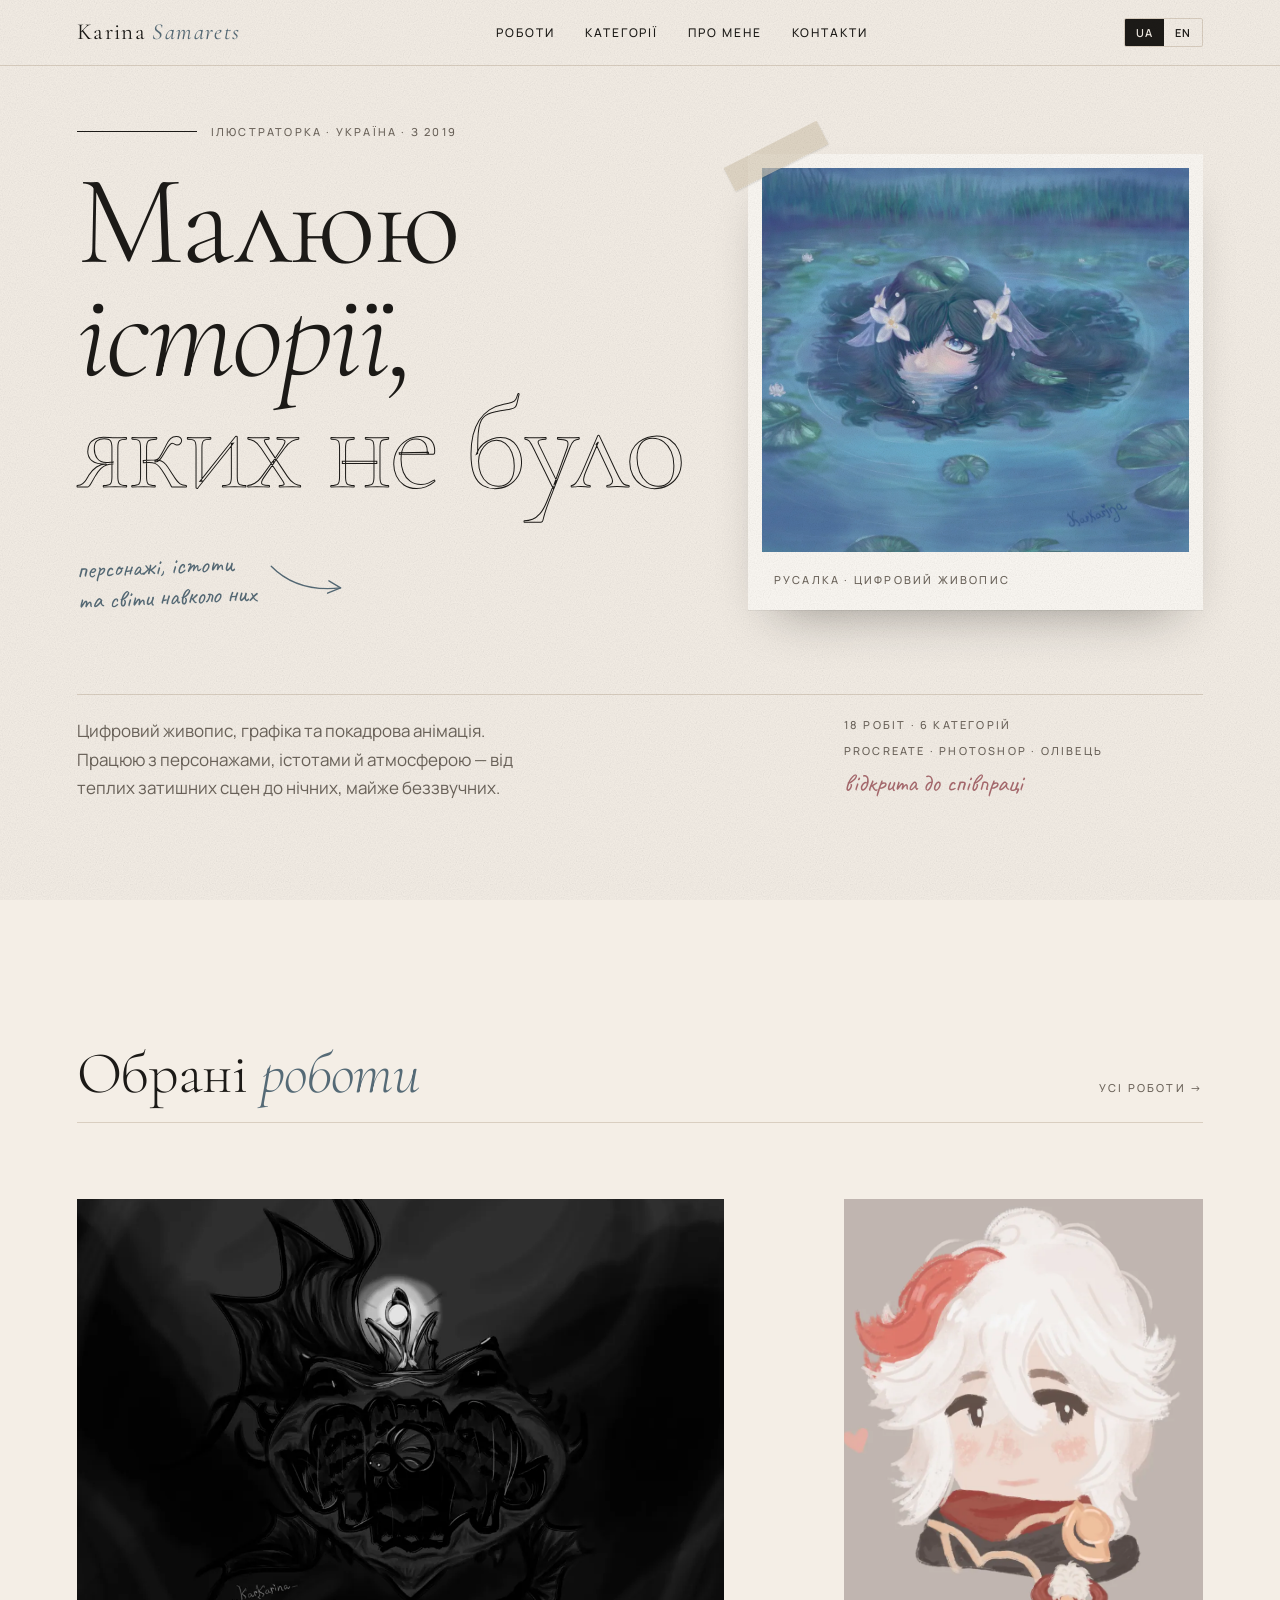
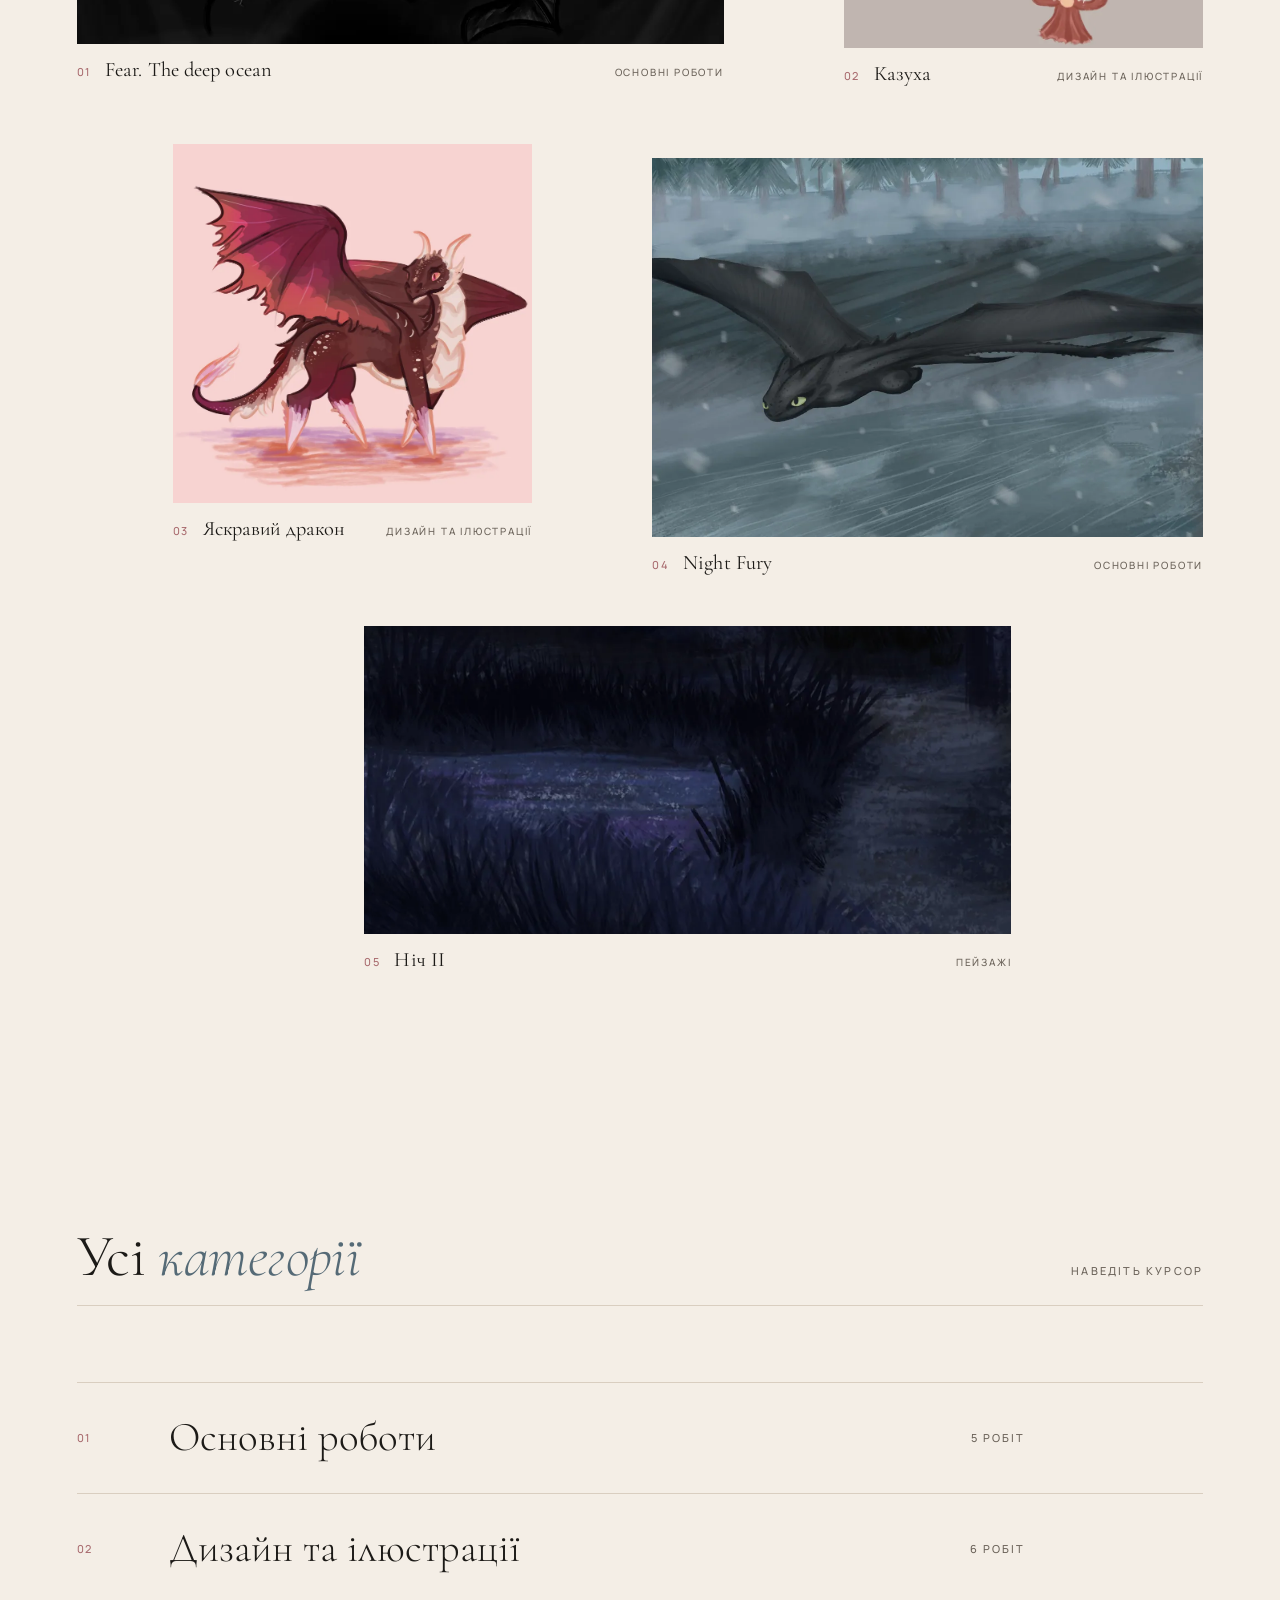
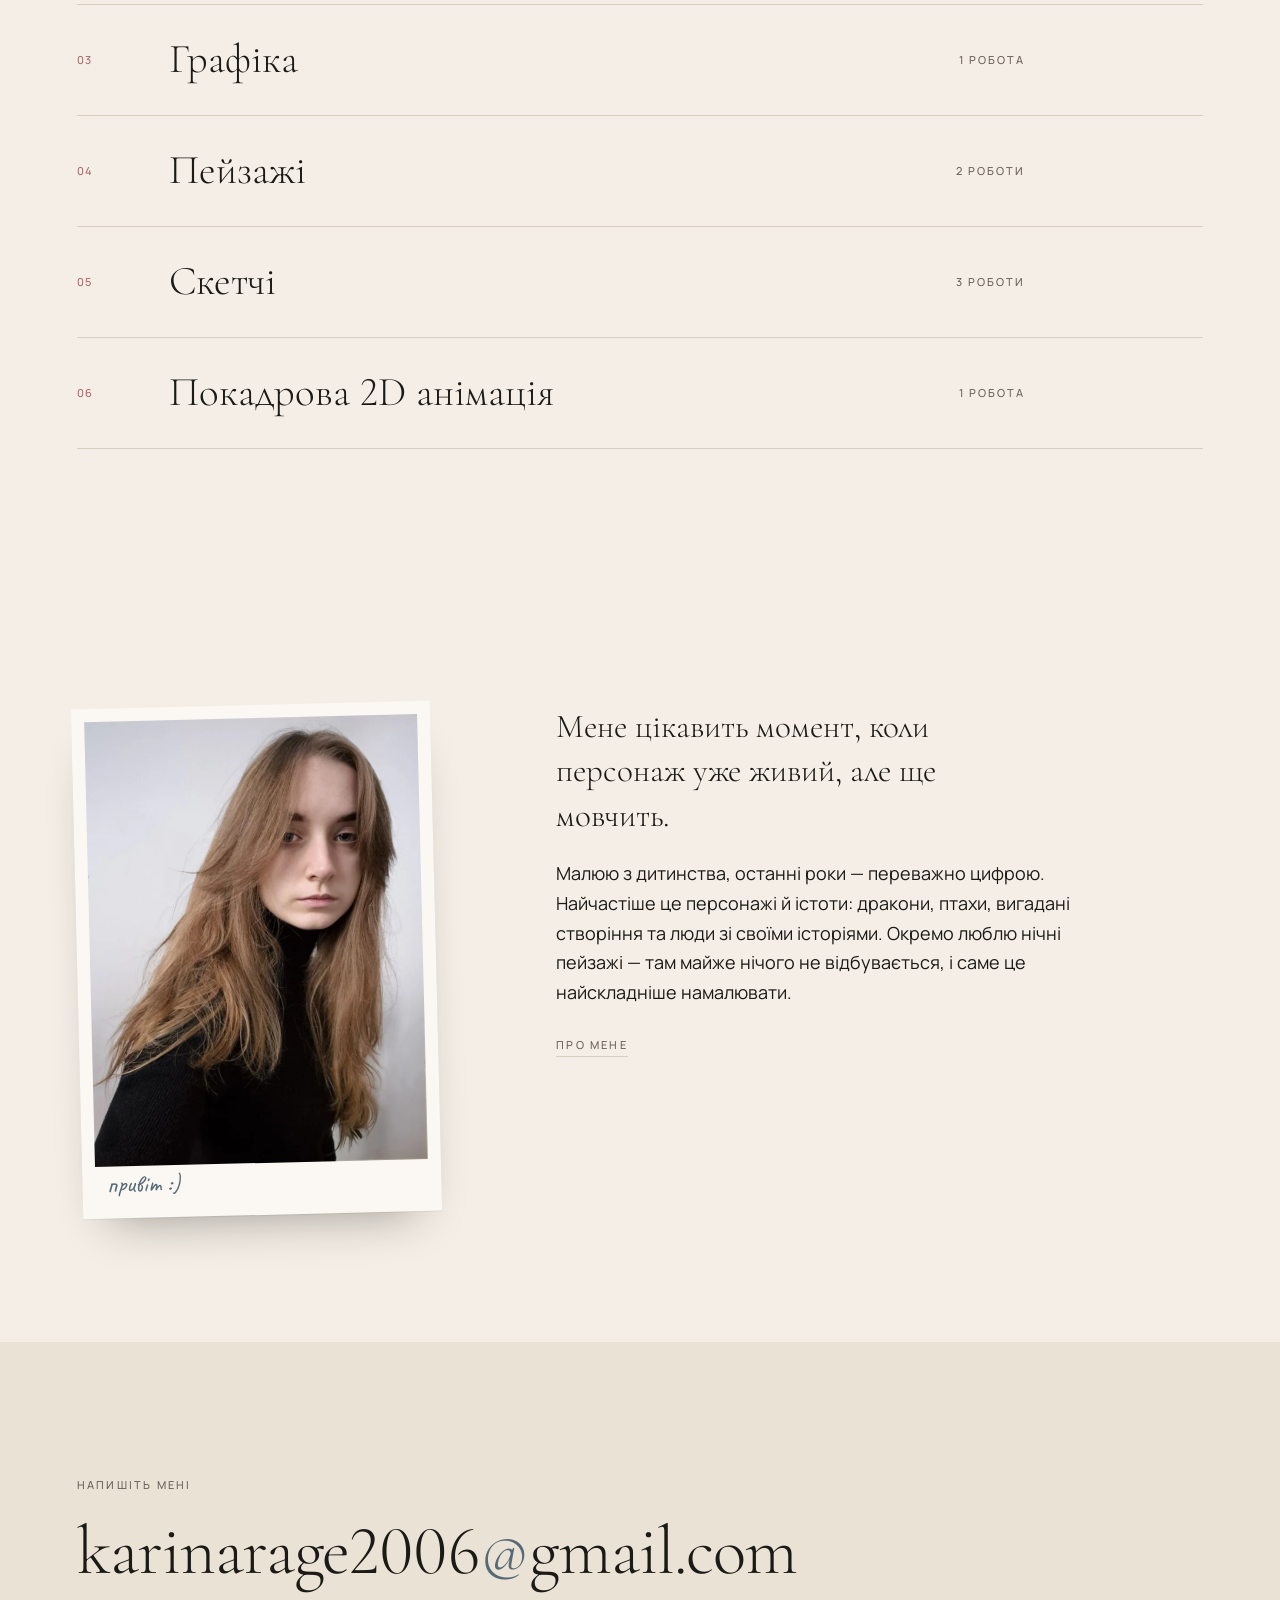
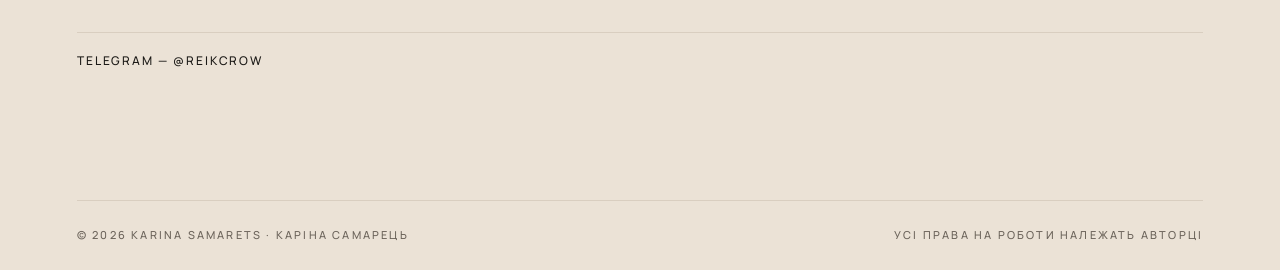
==== index.html @ be1d676d "Портфоліо: головна, роботи з фільтром, про мене Статика без збірки — GitHub Pages віддає файли як є." ====
<!DOCTYPE html>
<html lang="uk">
<head>
<meta charset="utf-8">
<meta name="viewport" content="width=device-width, initial-scale=1">
<title>Karina Samarets — ілюстрація</title>
<meta name="description" content="Портфоліо ілюстраторки Каріни Самарець: цифровий живопис, графіка та покадрова 2D-анімація.">
<meta property="og:title" content="Karina Samarets — ілюстрація">
<meta property="og:description" content="Цифровий живопис, графіка та покадрова 2D-анімація.">
<meta property="og:image" content="img/web/rusalka-1000.webp">
<meta property="og:type" content="website">
<link rel="icon" href="img/web/iaskravyi-drakon-1000.webp">
<link rel="preconnect" href="https://fonts.googleapis.com">
<link rel="preconnect" href="https://fonts.gstatic.com" crossorigin>
<link href="https://fonts.googleapis.com/css2?family=Cormorant+Garamond:ital,wght@0,300;0,400;0,500;1,300;1,400&family=Manrope:wght@400;500;600;700&family=Caveat:wght@400;500;600&display=swap" rel="stylesheet">
<link rel="stylesheet" href="assets/css/site.css">
</head>
<body>

<a class="skip" href="#main" data-i18n="skip">До основного вмісту</a>

<header>
  <div class="wrap hdr">
    <a class="mark" href="index.html">Karina <span>Samarets</span></a>
    <nav>
      <a href="works.html" data-i18n="nav.works">Роботи</a>
      <a href="#cats-section" data-i18n="nav.cats">Категорії</a>
      <a href="about.html" data-i18n="nav.about">Про мене</a>
      <a href="#contact" data-i18n="nav.contact">Контакти</a>
    </nav>
    <div class="lang">
      <button type="button" data-lang="uk" aria-current="true">UA</button>
      <button type="button" data-lang="en" aria-current="false">EN</button>
    </div>
  </div>
</header>

<main id="main">

  <div class="wrap hero">
    <div class="hero-grid">
      <div class="hero-type">
        <div class="eyebrow">
          <span class="line"></span>
          <span class="micro" data-i18n="hero.eyebrow">Ілюстраторка · Україна · з 2019</span>
        </div>
        <h1 data-i18n="hero.title">Малюю<br><em>історії,</em><br><span class="out">яких не було</span></h1>
        <div class="note-inline">
          <span class="hand" data-i18n="hero.note">персонажі, істоти<br>та світи навколо них</span>
          <svg class="arrow" viewBox="0 0 80 40" fill="none" stroke="currentColor" stroke-width="1.4" aria-hidden="true">
            <path d="M2 6c18 20 42 28 72 26" stroke-linecap="round"/>
            <path d="M62 24l12 8-14 5" stroke-linecap="round" stroke-linejoin="round"/>
          </svg>
        </div>
      </div>
      <div class="hero-img">
        <span class="tape" aria-hidden="true"></span>
        <figure class="frame">
          <img src="img/web/rusalka-1000.webp" width="3482" height="3130" style="aspect-ratio:1/.9" alt="Русалка" fetchpriority="high">
          <figcaption class="micro" data-i18n="hero.caption">Русалка · цифровий живопис</figcaption>
        </figure>
      </div>
    </div>
    <div class="hero-foot">
      <p data-i18n="hero.lead">Цифровий живопис, графіка та покадрова анімація.</p>
      <div class="meta">
        <span class="micro" data-i18n="hero.count">18 робіт · 6 категорій</span>
        <span class="micro" data-i18n="hero.tools">Procreate · Photoshop · олівець</span>
        <span class="hand" style="color:var(--clay)" data-i18n="hero.open">відкрита до співпраці</span>
      </div>
    </div>
  </div>

  <div class="wrap">
    <section>
      <div class="sec-head">
        <h2 data-i18n="featured.title">Обрані <em>роботи</em></h2>
        <a class="micro" href="works.html" data-i18n="featured.all">Усі роботи →</a>
      </div>
      <div class="works works--featured" id="featured"></div>
    </section>
  </div>

  <div class="wrap" id="cats-section">
    <section>
      <div class="sec-head">
        <h2 data-i18n="cats.title">Усі <em>категорії</em></h2>
        <span class="micro" data-i18n="cats.hint">наведіть курсор</span>
      </div>
      <div class="cats" id="cats"></div>
    </section>
  </div>

  <div class="wrap">
    <section class="about">
      <div class="portrait">
        <figure class="frame">
          <img src="img/me.webp" width="960" height="1280" alt="Karina Samarets" loading="lazy">
          <figcaption data-i18n="about.hi">привіт :)</figcaption>
        </figure>
      </div>
      <div class="txt">
        <p class="lead" data-i18n="about.lead">Мене цікавить момент, коли персонаж уже живий, але ще мовчить.</p>
        <p data-i18n="about.p1"></p>
        <p><a class="micro" href="about.html" style="border-bottom:1px solid var(--rule);padding-bottom:4px" data-i18n="nav.about">Про мене</a></p>
      </div>
    </section>
  </div>

  <div class="contact" id="contact">
    <div class="wrap">
      <section>
        <span class="micro" data-i18n="contact.eyebrow">Напишіть мені</span><br>
        <a href="mailto:karinarage2006@gmail.com" class="big">karinarage2006<em>@</em>gmail.com</a>
        <div class="socials">
          <a href="https://t.me/reikcrow" rel="me noopener" target="_blank">Telegram — @reikcrow</a>
        </div>
      </section>
      <footer>
        <span class="micro">© 2026 Karina Samarets · Каріна Самарець</span>
        <span class="micro" data-i18n="contact.rights">Усі права на роботи належать авторці</span>
      </footer>
    </div>
  </div>

</main>

<div class="lb" id="lightbox" role="dialog" aria-modal="true">
  <button class="x" type="button" data-i18n-label="lb.close">✕</button>
  <div class="lb-in">
    <div class="side">
      <span class="micro lb-meta"></span>
      <h3></h3>
      <span class="micro lb-spec"></span>
      <p class="lb-blurb"></p>
      <div class="nav">
        <button class="prev" type="button" data-i18n-label="lb.prev">←</button>
        <button class="next" type="button" data-i18n-label="lb.next">→</button>
      </div>
    </div>
    <figure><img alt=""></figure>
  </div>
</div>

<script src="assets/js/data.js"></script>
<script src="assets/js/i18n.js"></script>
<script src="assets/js/site.js"></script>
</body>
</html>
---- assets/css/site.css ----
:root{
  --paper:#F4EEE6;
  --paper-lit:#FBF8F3;
  --paper-deep:#EBE2D6;
  --ink:#1C1A17;
  --ink-soft:#6B635A;
  --rule:#D9CEC0;
  --slate:#556A76;
  --clay:#A86A6E;
  --night:#0D0E16;

  --display:"Cormorant Garamond",Georgia,serif;
  --ui:"Manrope",-apple-system,Segoe UI,sans-serif;
  --hand:"Caveat",cursive;

  --pad:clamp(20px,6vw,88px);
  --ease:cubic-bezier(.22,.61,.36,1);
}
*{box-sizing:border-box;margin:0;padding:0}
html{scroll-behavior:smooth}
body{
  background:var(--paper);color:var(--ink);font-family:var(--ui);
  font-size:16px;line-height:1.65;-webkit-font-smoothing:antialiased;
  overflow-x:hidden;
}
/* паперова зернистість — SVG-шум інлайном, а не растрова текстура */
body::before{
  content:"";position:fixed;inset:0;z-index:9999;pointer-events:none;opacity:.42;
  background-image:url("data:image/svg+xml;utf8,<svg xmlns='http://www.w3.org/2000/svg' width='180' height='180'><filter id='n'><feTurbulence type='fractalNoise' baseFrequency='.85' numOctaves='3'/><feColorMatrix type='saturate' values='0'/></filter><rect width='180' height='180' filter='url(%23n)' opacity='.5'/></svg>");
  mix-blend-mode:multiply;
}
img{display:block;max-width:100%}
a{color:inherit;text-decoration:none}
:focus-visible{outline:2px solid var(--slate);outline-offset:3px}

.wrap{max-width:1560px;margin:0 auto;padding-inline:var(--pad)}
.micro{font:500 11px/1.5 var(--ui);letter-spacing:.2em;text-transform:uppercase;color:var(--ink-soft)}
.hand{font-family:var(--hand);font-size:25px;line-height:1.25;color:var(--slate)}
.skip{position:absolute;left:-9999px}
.skip:focus{left:var(--pad);top:10px;z-index:200;background:var(--ink);color:var(--paper);padding:10px 16px}

/* ─────────── хедер ─────────── */
header{position:sticky;top:0;z-index:80;background:rgba(244,238,230,.86);backdrop-filter:blur(14px);
  border-bottom:1px solid var(--rule)}
.hdr{display:flex;align-items:center;justify-content:space-between;gap:24px;padding-block:18px}
.mark{font:400 23px/1 var(--display);letter-spacing:.06em;white-space:nowrap}
.mark span{font-style:italic;color:var(--slate)}
nav{display:flex;gap:30px;align-items:center}
nav a{font:500 12px/1 var(--ui);letter-spacing:.16em;text-transform:uppercase;position:relative;padding:4px 0}
nav a::after{content:"";position:absolute;left:0;right:100%;bottom:0;height:1px;background:var(--ink);
  transition:right .45s var(--ease)}
nav a:hover::after,nav a[aria-current="page"]::after{right:0}
.lang{border:1px solid var(--rule);border-radius:2px;display:flex;overflow:hidden}
.lang button{all:unset;padding:8px 11px;cursor:pointer;transition:background .3s,color .3s;
  font:600 11px/1 var(--ui);letter-spacing:.1em}
.lang button[aria-current="true"]{background:var(--ink);color:var(--paper)}

/* ─────────── герой ─────────── */
.hero{padding-block:clamp(32px,4.5vw,64px) clamp(56px,9vw,120px);position:relative}
.hero-grid{display:grid;grid-template-columns:repeat(12,1fr);gap:24px;align-items:start}
.hero-type{grid-column:1/9;grid-row:1;position:relative;z-index:2}
.eyebrow{display:flex;align-items:center;gap:14px;margin-bottom:26px}
.eyebrow .line{flex:1;max-width:120px;height:1px;background:var(--ink)}
h1{font-family:var(--display);font-weight:300;font-size:clamp(52px,10vw,150px);line-height:.88;
  letter-spacing:-.02em}
h1 em{font-style:italic;font-weight:300}
h1 .out{-webkit-text-stroke:1px var(--ink);color:transparent}
/* нотатка живе в порожньому полі під заголовком, ніколи поверх ілюстрації */
.note-inline{margin-top:clamp(28px,4vw,54px);display:flex;align-items:flex-start;gap:14px;
  transform:rotate(-2.5deg);transform-origin:left center;max-width:430px}
.note-inline .arrow{flex:none;width:76px;color:var(--slate);margin-top:14px}
.hero-img{grid-column:8/13;grid-row:1;position:relative;z-index:1;margin-top:30px}
.hero-foot{display:grid;grid-template-columns:repeat(12,1fr);gap:24px;margin-top:clamp(40px,6vw,86px);
  padding-top:22px;border-top:1px solid var(--rule)}
.hero-foot p{grid-column:1/6;font-size:17px;color:var(--ink-soft)}
.hero-foot .meta{grid-column:9/13;display:flex;flex-direction:column;gap:9px;align-items:flex-start}

/* паперова рамка — герой і портрет */
.frame{background:var(--paper-lit);padding:14px 14px 58px;position:relative;
  box-shadow:0 1px 0 rgba(28,26,23,.06),0 26px 50px -28px rgba(28,26,23,.45)}
.frame img{width:100%;height:auto;object-fit:cover}
.frame figcaption{position:absolute;left:26px;bottom:22px}
.tape{position:absolute;width:104px;height:26px;background:rgba(214,200,178,.62);
  box-shadow:0 1px 2px rgba(28,26,23,.14);z-index:3;top:-11px;left:-24px;transform:rotate(-27deg)}

/* ─────────── секції ─────────── */
section{padding-block:clamp(64px,10vw,140px)}
.sec-head{display:flex;align-items:baseline;justify-content:space-between;gap:24px;
  padding-bottom:18px;border-bottom:1px solid var(--rule);margin-bottom:clamp(40px,6vw,76px)}
.sec-head h2{font:300 clamp(30px,4.6vw,62px)/1 var(--display);letter-spacing:-.01em}
.sec-head h2 em{font-style:italic;color:var(--slate)}

/* ─────────── сітка робіт ─────────── */
.works{display:grid;grid-template-columns:repeat(12,1fr);gap:clamp(28px,4vw,64px) 24px}
.w{position:relative}
.w-img{overflow:hidden;background:var(--paper-deep) center/cover;position:relative;display:block}
.w-img img{width:100%;height:100%;object-fit:cover;transition:transform 1.1s var(--ease),opacity .6s}
.w-img img[data-loading]{opacity:0}
.w:hover .w-img img{transform:scale(1.035)}
.w-cap{display:flex;gap:14px;align-items:baseline;margin-top:14px}
.w-num{font:500 11px/1 var(--ui);letter-spacing:.14em;color:var(--clay);padding-top:3px}
.w-cap h3{font:400 clamp(19px,1.6vw,26px)/1.15 var(--display);letter-spacing:.005em;flex:1}
.w-cat{font:500 10px/1 var(--ui);letter-spacing:.18em;text-transform:uppercase;color:var(--ink-soft);
  white-space:nowrap;padding-top:6px}

/* «зламана» сітка головної: різна ширина + вертикальні зсуви */
.works--featured .w:nth-child(1){grid-column:1/8}
.works--featured .w:nth-child(1) .w-img{aspect-ratio:16/11}
.works--featured .w:nth-child(2){grid-column:9/13;align-self:end;padding-bottom:6%}
.works--featured .w:nth-child(2) .w-img{aspect-ratio:4/5}
.works--featured .w:nth-child(3){grid-column:2/6;margin-top:-4%}
.works--featured .w:nth-child(3) .w-img{aspect-ratio:1/1}
.works--featured .w:nth-child(4){grid-column:7/13}
.works--featured .w:nth-child(4) .w-img{aspect-ratio:16/11}
.works--featured .w:nth-child(5){grid-column:4/11}
.works--featured .w:nth-child(5) .w-img{aspect-ratio:21/10}

/* сітка «всі роботи»: ритм 7-5 / 5-7 зі зсувом, щоб не читалось як стрічка */
.works--all .w{grid-column:span 6}
.works--all .w .w-img{aspect-ratio:4/3}
.works--all .w:nth-child(4n+1){grid-column:1/8}
.works--all .w:nth-child(4n+2){grid-column:9/13;align-self:end}
.works--all .w:nth-child(4n+2) .w-img{aspect-ratio:4/5}
.works--all .w:nth-child(4n+3){grid-column:2/6}
.works--all .w:nth-child(4n+3) .w-img{aspect-ratio:1/1}
.works--all .w:nth-child(4n+4){grid-column:7/13;margin-top:-6%}
.works--all .w:nth-child(4n+4) .w-img{aspect-ratio:16/11}

.empty{grid-column:1/-1;padding:60px 0;text-align:center;color:var(--ink-soft)}

/* фільтр категорій */
.filters{display:flex;flex-wrap:wrap;gap:10px;margin-bottom:clamp(36px,5vw,64px)}
.filters button{all:unset;cursor:pointer;padding:9px 16px;border:1px solid var(--rule);border-radius:2px;
  font:500 11px/1 var(--ui);letter-spacing:.16em;text-transform:uppercase;transition:.3s}
.filters button:hover{border-color:var(--ink)}
.filters button[aria-pressed="true"]{background:var(--ink);color:var(--paper);border-color:var(--ink)}
.filters button span{color:var(--clay);margin-left:8px}
.filters button[aria-pressed="true"] span{color:var(--paper-deep)}

/* курсор-мазок */
.brush{position:fixed;z-index:200;pointer-events:none;width:92px;height:92px;border-radius:50%;
  background:var(--slate);color:var(--paper);display:grid;place-items:center;text-align:center;
  font-family:var(--hand);font-size:20px;line-height:1.1;padding:10px;
  transform:translate(-50%,-50%) scale(0);transition:transform .4s var(--ease)}
.brush.on{transform:translate(-50%,-50%) scale(1)}

/* ─────────── список категорій ─────────── */
.cats{border-top:1px solid var(--rule)}
.cat{display:grid;grid-template-columns:64px 1fr auto 150px;gap:28px;align-items:center;
  padding:22px 0;border-bottom:1px solid var(--rule);transition:padding .5s var(--ease)}
.cat:hover{padding-left:20px}
.cat .n{font:500 11px/1 var(--ui);letter-spacing:.14em;color:var(--clay)}
.cat h3{font:300 clamp(24px,3.2vw,46px)/1.1 var(--display)}
.cat:hover h3{font-style:italic}
.cat .count{font:500 11px/1 var(--ui);letter-spacing:.18em;text-transform:uppercase;
  color:var(--ink-soft);white-space:nowrap}
.cat .thumb{height:66px;overflow:hidden;opacity:0;transform:translateX(-14px);
  transition:opacity .5s var(--ease),transform .5s var(--ease)}
.cat:hover .thumb{opacity:1;transform:none}
.cat .thumb img{height:66px;width:150px;object-fit:cover}

/* ─────────── про мене ─────────── */
.about{display:grid;grid-template-columns:repeat(12,1fr);gap:24px;align-items:start}
.about .portrait{grid-column:1/5}
.about .portrait .frame{padding:13px 13px 52px;transform:rotate(-1.4deg)}
.about .portrait img{aspect-ratio:3/4}
.about .portrait figcaption{font-family:var(--hand);font-size:25px;color:var(--slate);left:24px;bottom:12px}
.about .txt{grid-column:6/12}
.about .txt p{font-size:18px;margin-bottom:20px;max-width:56ch}
.about .txt p.lead{font:300 clamp(24px,2.6vw,34px)/1.35 var(--display);color:var(--ink);max-width:24ch}
.facts{display:grid;grid-template-columns:repeat(3,1fr);gap:24px;margin-top:40px;padding-top:24px;
  border-top:1px solid var(--rule)}
.facts div span{display:block}
.facts .k{font:500 10px/1.4 var(--ui);letter-spacing:.18em;text-transform:uppercase;
  color:var(--ink-soft);margin-bottom:8px}
.facts .v{font:400 20px/1.3 var(--display)}

/* ─────────── лайтбокс ─────────── */
.lb{position:fixed;inset:0;z-index:300;background:var(--night);color:#E9E2D6;
  padding:clamp(20px,4vw,54px);display:none;opacity:0;transition:opacity .35s var(--ease)}
.lb[open]{display:block}
.lb.shown{opacity:1}
.lb-in{height:100%;display:grid;grid-template-columns:repeat(12,1fr);gap:28px;align-items:center}
.lb figure{grid-column:4/12;height:100%;display:grid;place-items:center}
.lb figure img{max-width:100%;max-height:100%;width:auto;height:auto;object-fit:contain;
  box-shadow:0 40px 80px -40px #000}
.lb .side{grid-column:1/4;display:flex;flex-direction:column;gap:16px}
.lb h3{font:300 clamp(26px,2.6vw,38px)/1.05 var(--display)}
.lb .micro{color:#9A9287}
.lb p{font-size:15px;color:#A8A096;max-width:32ch}
.lb .nav{display:flex;gap:10px;margin-top:8px}
.lb .nav button{all:unset;cursor:pointer;width:42px;height:42px;border:1px solid #37343C;
  display:grid;place-items:center;font-size:17px;transition:.35s}
.lb .nav button:hover{background:#E9E2D6;color:var(--night)}
.lb .x{all:unset;cursor:pointer;position:absolute;top:clamp(14px,2vw,26px);right:clamp(14px,2vw,30px);
  font-size:22px;line-height:1;padding:8px;z-index:2}

/* ─────────── контакти й підвал ─────────── */
.contact{background:var(--paper-deep)}
.contact .big{font:300 clamp(30px,5.4vw,80px)/1.05 var(--display);letter-spacing:-.015em;
  display:inline-block;margin-top:18px;border-bottom:1px solid transparent;transition:border-color .4s}
.contact .big:hover{border-color:var(--ink)}
.contact .big em{font-style:italic;color:var(--slate)}
.socials{display:flex;gap:28px;flex-wrap:wrap;margin-top:44px;padding-top:22px;border-top:1px solid var(--rule)}
.socials a{font:500 12px/1 var(--ui);letter-spacing:.16em;text-transform:uppercase;
  border-bottom:1px solid transparent;padding-bottom:4px;transition:.3s}
.socials a:hover{border-color:var(--ink)}
footer{padding-block:26px;display:flex;justify-content:space-between;gap:20px;flex-wrap:wrap;
  border-top:1px solid var(--rule)}

/* ставимо після всіх правил із шорткатом font: він скидає font-variant-numeric,
   а без мінускульних цифер «2D» і «2006» виглядають зламаними */
h1,.mark,.sec-head h2,.w-cap h3,.cat h3,.cat .n,.w-num,.lb h3,.contact .big,.facts .v{
  font-variant-numeric:lining-nums;font-feature-settings:"lnum" 1,"onum" 0}

@media(max-width:1100px){
  .about .txt{grid-column:6/13}
  .cat{grid-template-columns:52px 1fr auto}
  .cat .thumb{display:none}
  .lb figure{grid-column:5/13}
  .lb .side{grid-column:1/5}
}
@media(max-width:900px){
  .hero-grid,.hero-foot,.about,.works{grid-template-columns:repeat(6,1fr)}
  .hero-type{grid-row:auto}
  .hero-type,.hero-foot p,.hero-foot .meta,.about .portrait,.about .txt{grid-column:1/-1}
  .hero-img{grid-column:1/-1;grid-row:auto;margin:34px 0 0}
  .works--featured .w,.works--all .w{grid-column:1/-1!important;margin:0;padding:0}
  .works--featured .w .w-img,.works--all .w .w-img{aspect-ratio:4/3}
  .note-inline{max-width:none}
  .about .portrait{max-width:340px;margin-bottom:34px}
  .facts{grid-template-columns:1fr}
  /* не ховаємо навігацію на телефоні — переносимо другим рядком хедера */
  .hdr{flex-wrap:wrap;row-gap:12px}
  nav{order:3;width:100%;gap:10px;justify-content:space-between;
      border-top:1px solid var(--rule);padding-top:12px}
  nav a{font-size:10px;letter-spacing:.1em}
  .lb-in{grid-template-columns:1fr;grid-template-rows:1fr auto;gap:18px}
  .lb figure,.lb .side{grid-column:1}
  .lb .side{gap:10px}
  .lb p{display:none}
}
@media(prefers-reduced-motion:reduce){*{transition:none!important;animation:none!important}}
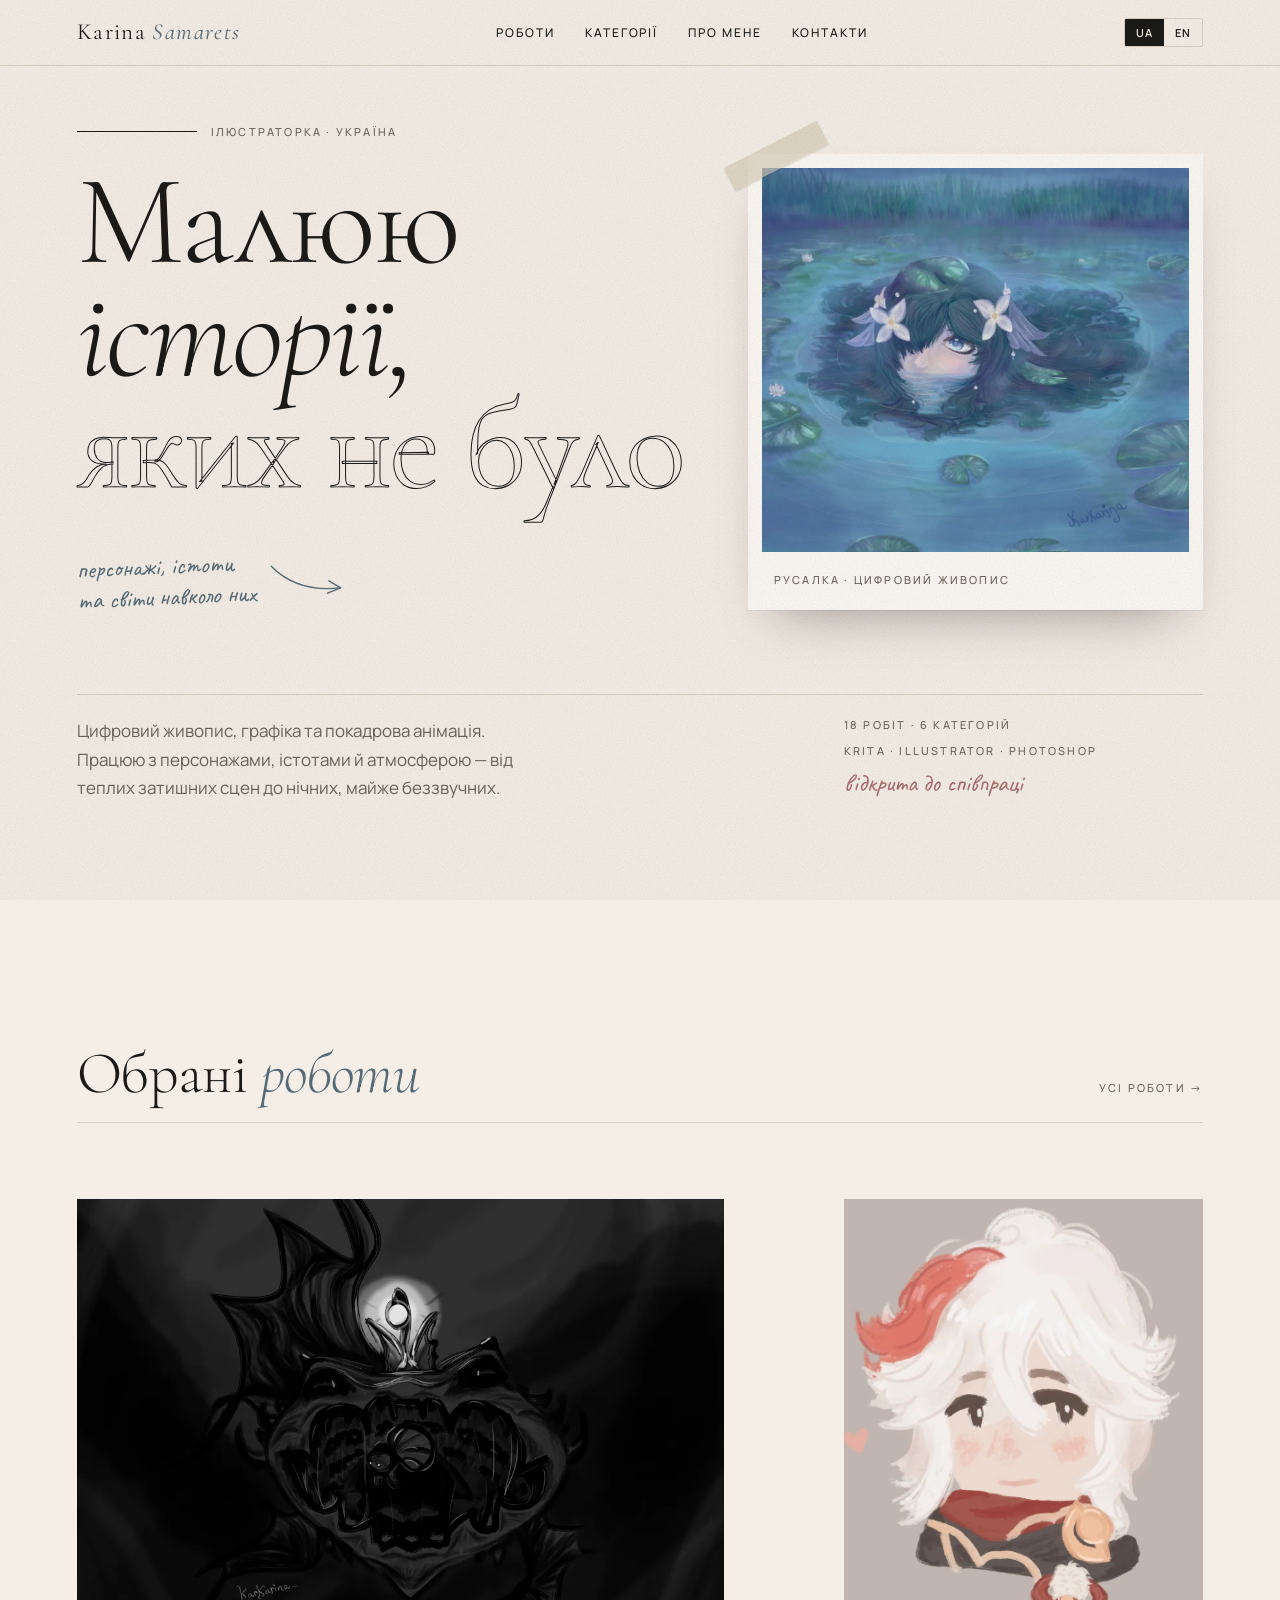
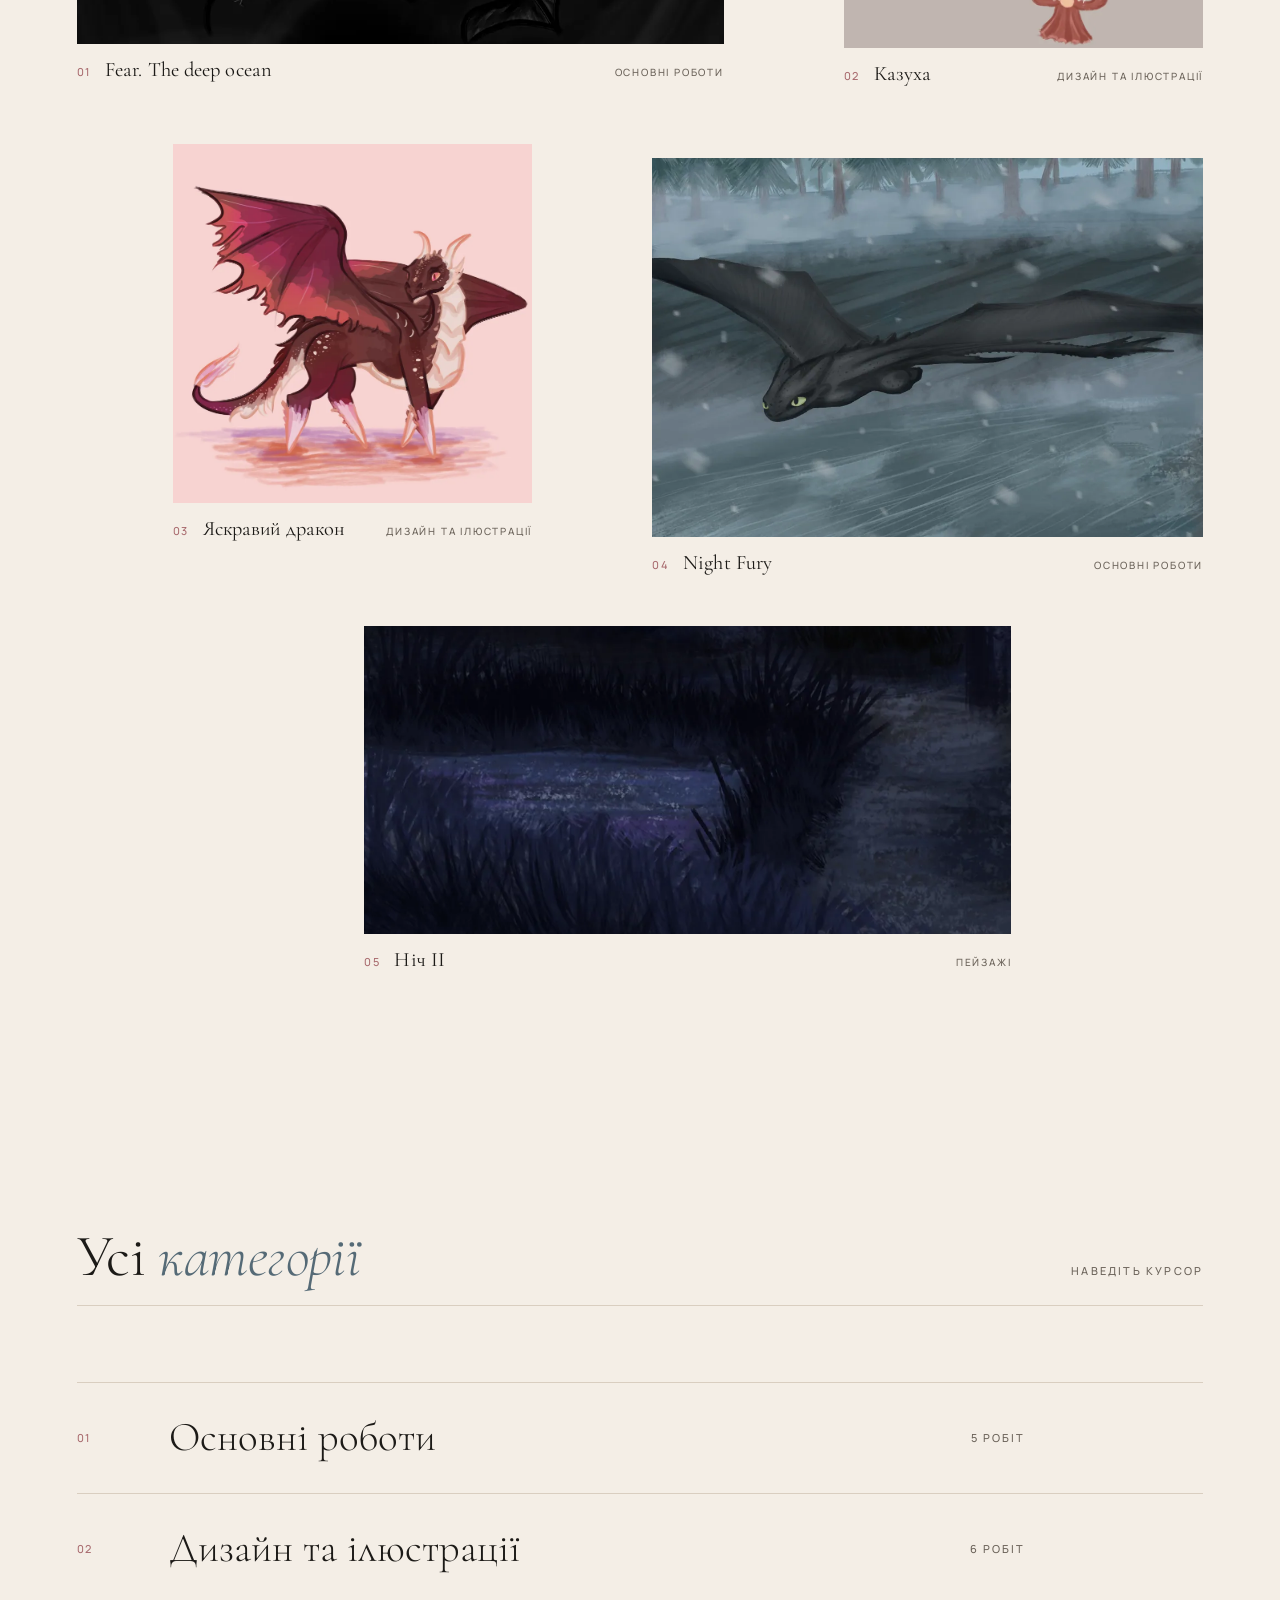
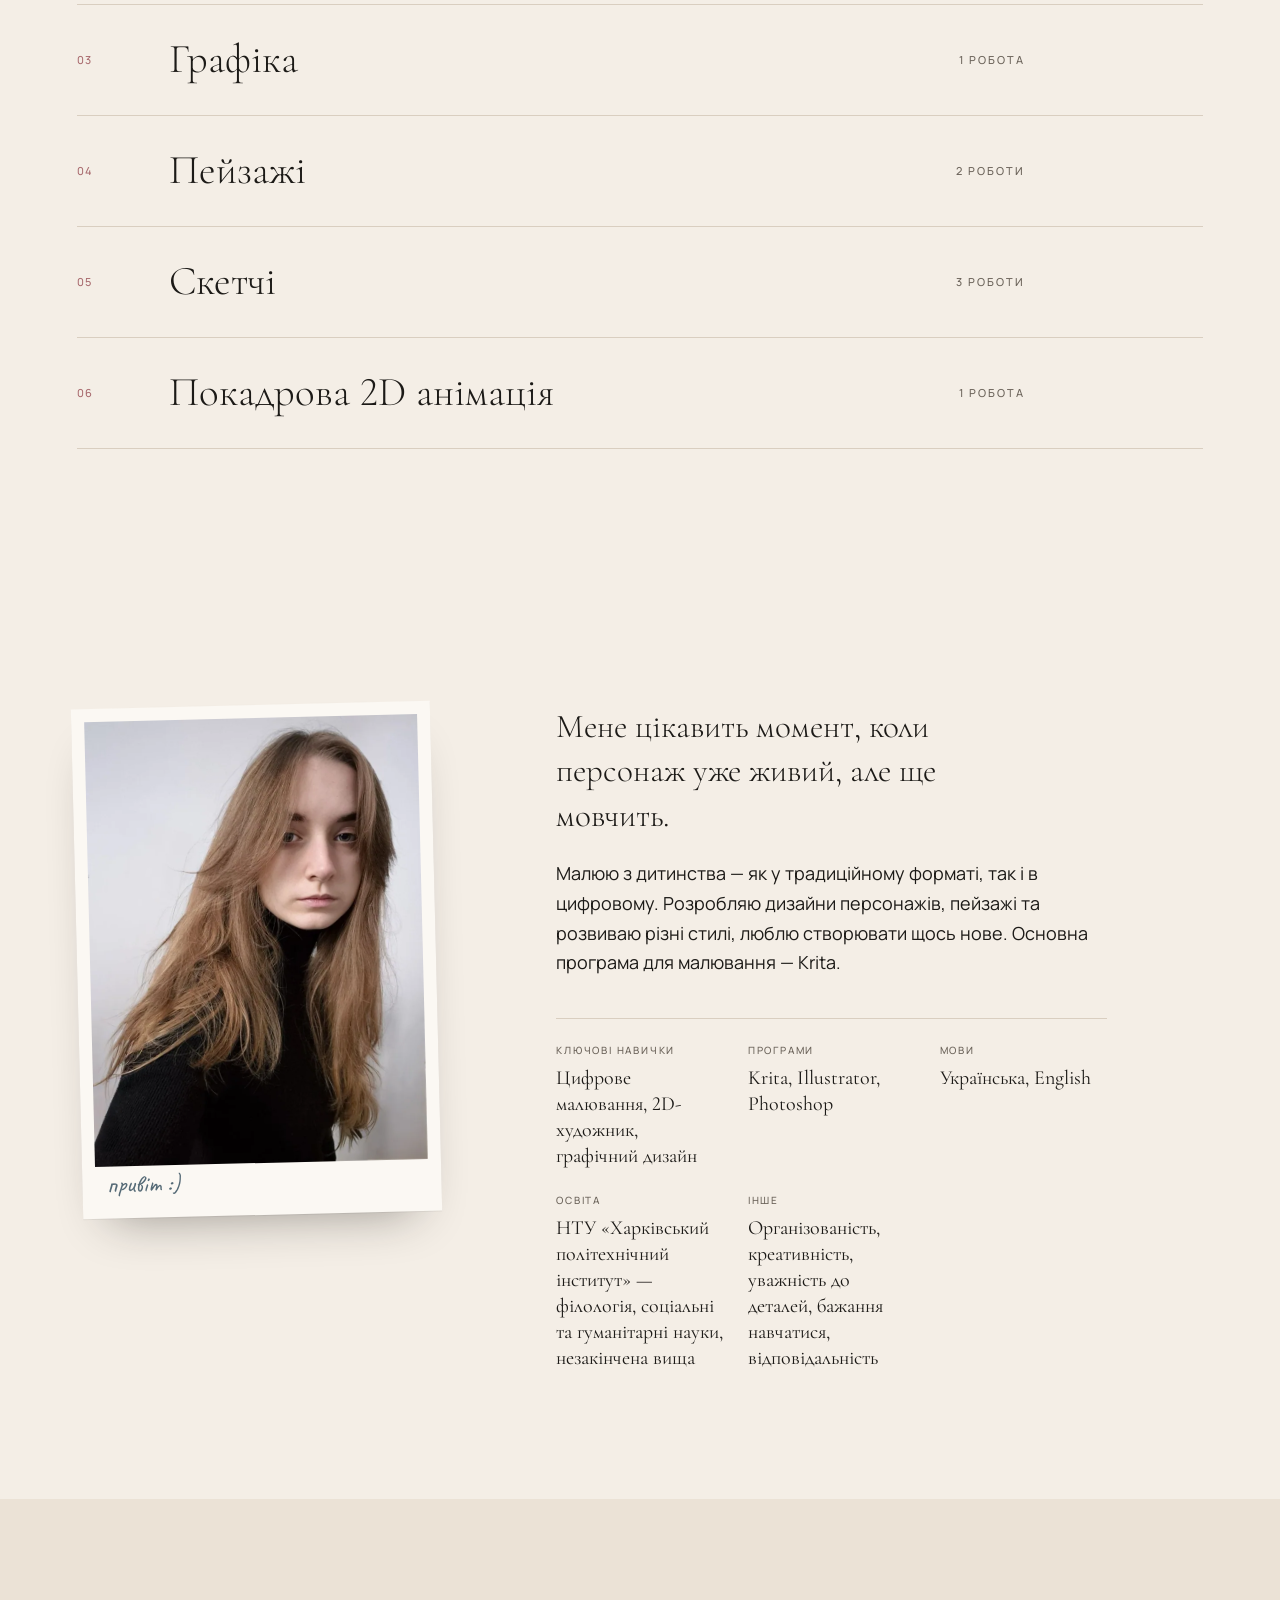
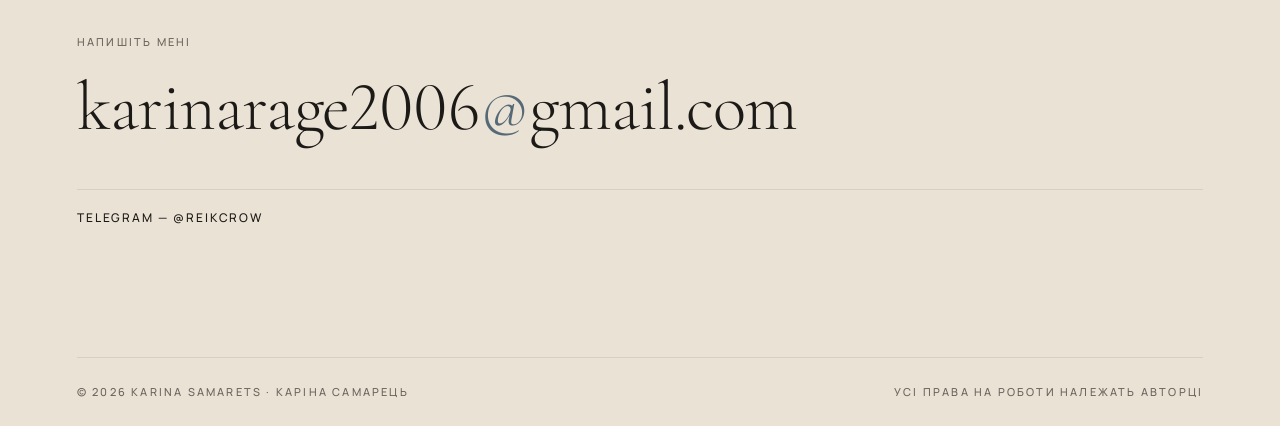
==== commit 89120c03: "fix" ====
--- a/index.html
+++ b/index.html
@@ -102,7 +102,13 @@
       <div class="txt">
         <p class="lead" data-i18n="about.lead">Мене цікавить момент, коли персонаж уже живий, але ще мовчить.</p>
         <p data-i18n="about.p1"></p>
-        <p><a class="micro" href="about.html" style="border-bottom:1px solid var(--rule);padding-bottom:4px" data-i18n="nav.about">Про мене</a></p>
+        <div class="facts">
+          <div><span class="k" data-i18n="about.k1"></span><span class="v" data-i18n="about.v1"></span></div>
+          <div><span class="k" data-i18n="about.k2"></span><span class="v" data-i18n="about.v2"></span></div>
+          <div><span class="k" data-i18n="about.k5"></span><span class="v" data-i18n="about.v5"></span></div>
+          <div><span class="k" data-i18n="about.k4"></span><span class="v" data-i18n="about.v4"></span></div>
+          <div><span class="k" data-i18n="about.k3"></span><span class="v" data-i18n="about.v3"></span></div>
+        </div>
       </div>
     </section>
   </div>
--- a/assets/css/site.css
+++ b/assets/css/site.css
@@ -138,10 +138,10 @@
 .filters button[aria-pressed="true"] span{color:var(--paper-deep)}
 
 /* курсор-мазок */
-.brush{position:fixed;z-index:200;pointer-events:none;width:92px;height:92px;border-radius:50%;
-  background:var(--slate);color:var(--paper);display:grid;place-items:center;text-align:center;
-  font-family:var(--hand);font-size:20px;line-height:1.1;padding:10px;
-  transform:translate(-50%,-50%) scale(0);transition:transform .4s var(--ease)}
+.brush{position:fixed;z-index:200;pointer-events:none;width:38px;height:38px;border-radius:50%;
+  background:var(--slate);display:grid;place-items:center;
+  transform:translate(-50%,-50%) scale(0);transition:transform .35s var(--ease)}
+.brush svg{width:19px;height:19px;stroke:var(--paper);fill:none;stroke-width:1.5}
 .brush.on{transform:translate(-50%,-50%) scale(1)}
 
 /* ─────────── список категорій ─────────── */
@@ -180,11 +180,13 @@
   padding:clamp(20px,4vw,54px);display:none;opacity:0;transition:opacity .35s var(--ease)}
 .lb[open]{display:block}
 .lb.shown{opacity:1}
-.lb-in{height:100%;display:grid;grid-template-columns:repeat(12,1fr);gap:28px;align-items:center}
-.lb figure{grid-column:4/12;height:100%;display:grid;place-items:center}
-.lb figure img{max-width:100%;max-height:100%;width:auto;height:auto;object-fit:contain;
-  box-shadow:0 40px 80px -40px #000}
-.lb .side{grid-column:1/4;display:flex;flex-direction:column;gap:16px}
+.lb-in{height:100%;display:grid;grid-template-columns:repeat(12,1fr);grid-template-rows:1fr;
+  gap:28px;align-items:stretch}
+/* висоту задаємо явно й центруємо через object-fit: відсотковий max-height
+   усередині auto-рядка ні від чого не рахується — високі роботи різало знизу */
+.lb figure{grid-column:4/12;min-height:0;min-width:0}
+.lb figure img{width:100%;height:100%;object-fit:contain}
+.lb .side{grid-column:1/4;align-self:center;display:flex;flex-direction:column;gap:16px}
 .lb h3{font:300 clamp(26px,2.6vw,38px)/1.05 var(--display)}
 .lb .micro{color:#9A9287}
 .lb p{font-size:15px;color:#A8A096;max-width:32ch}
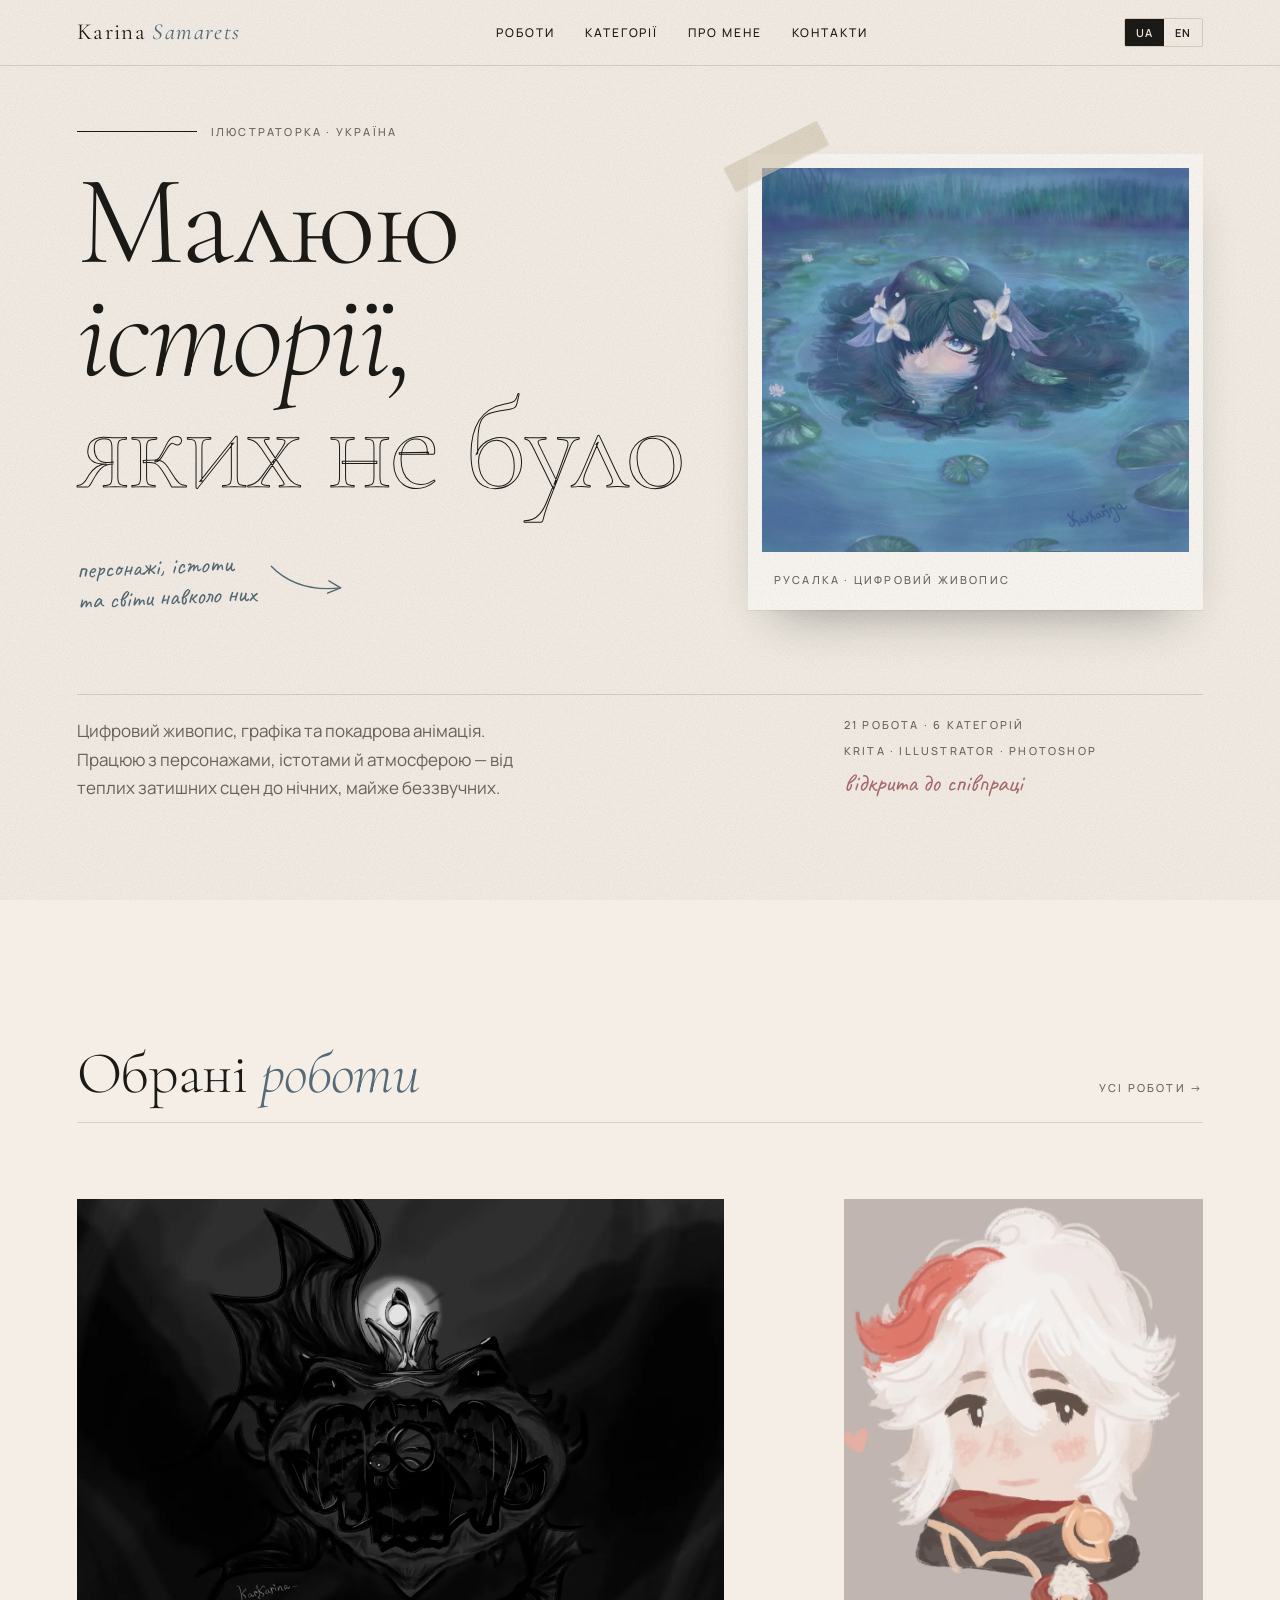
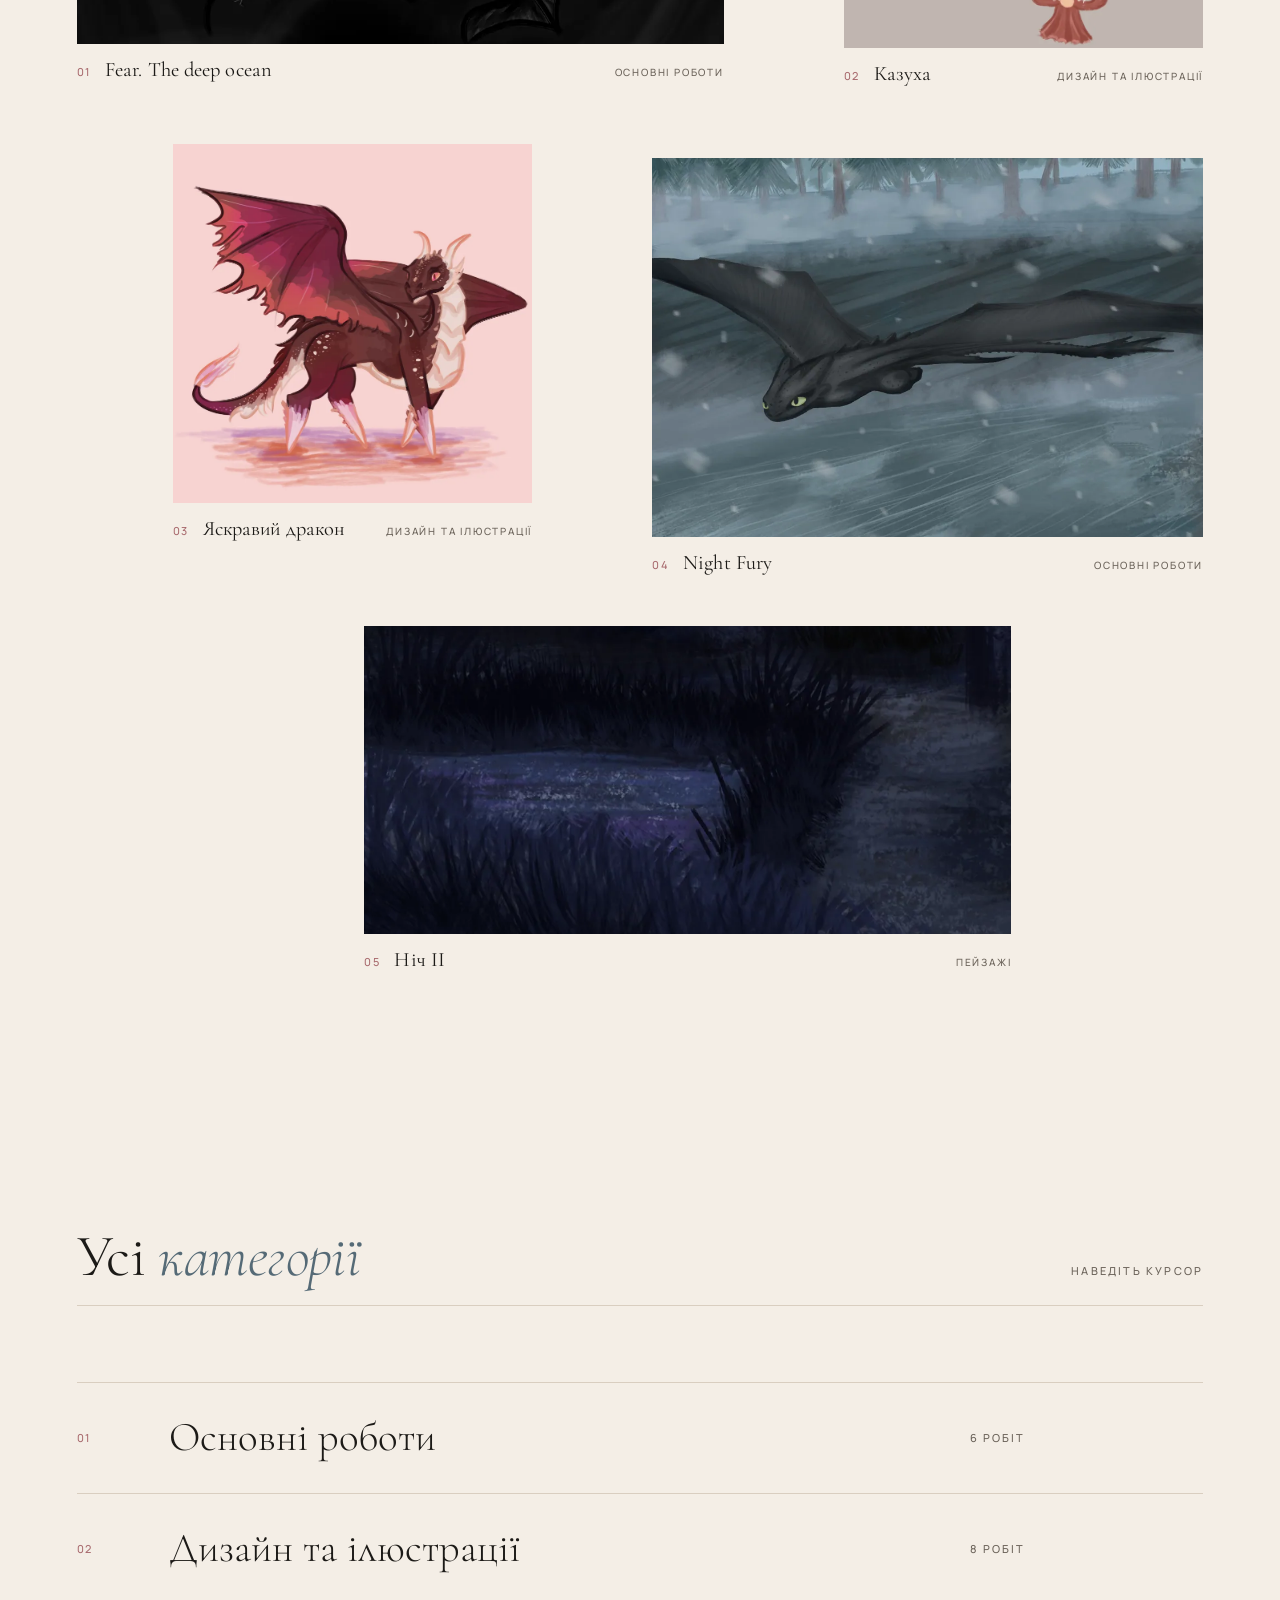
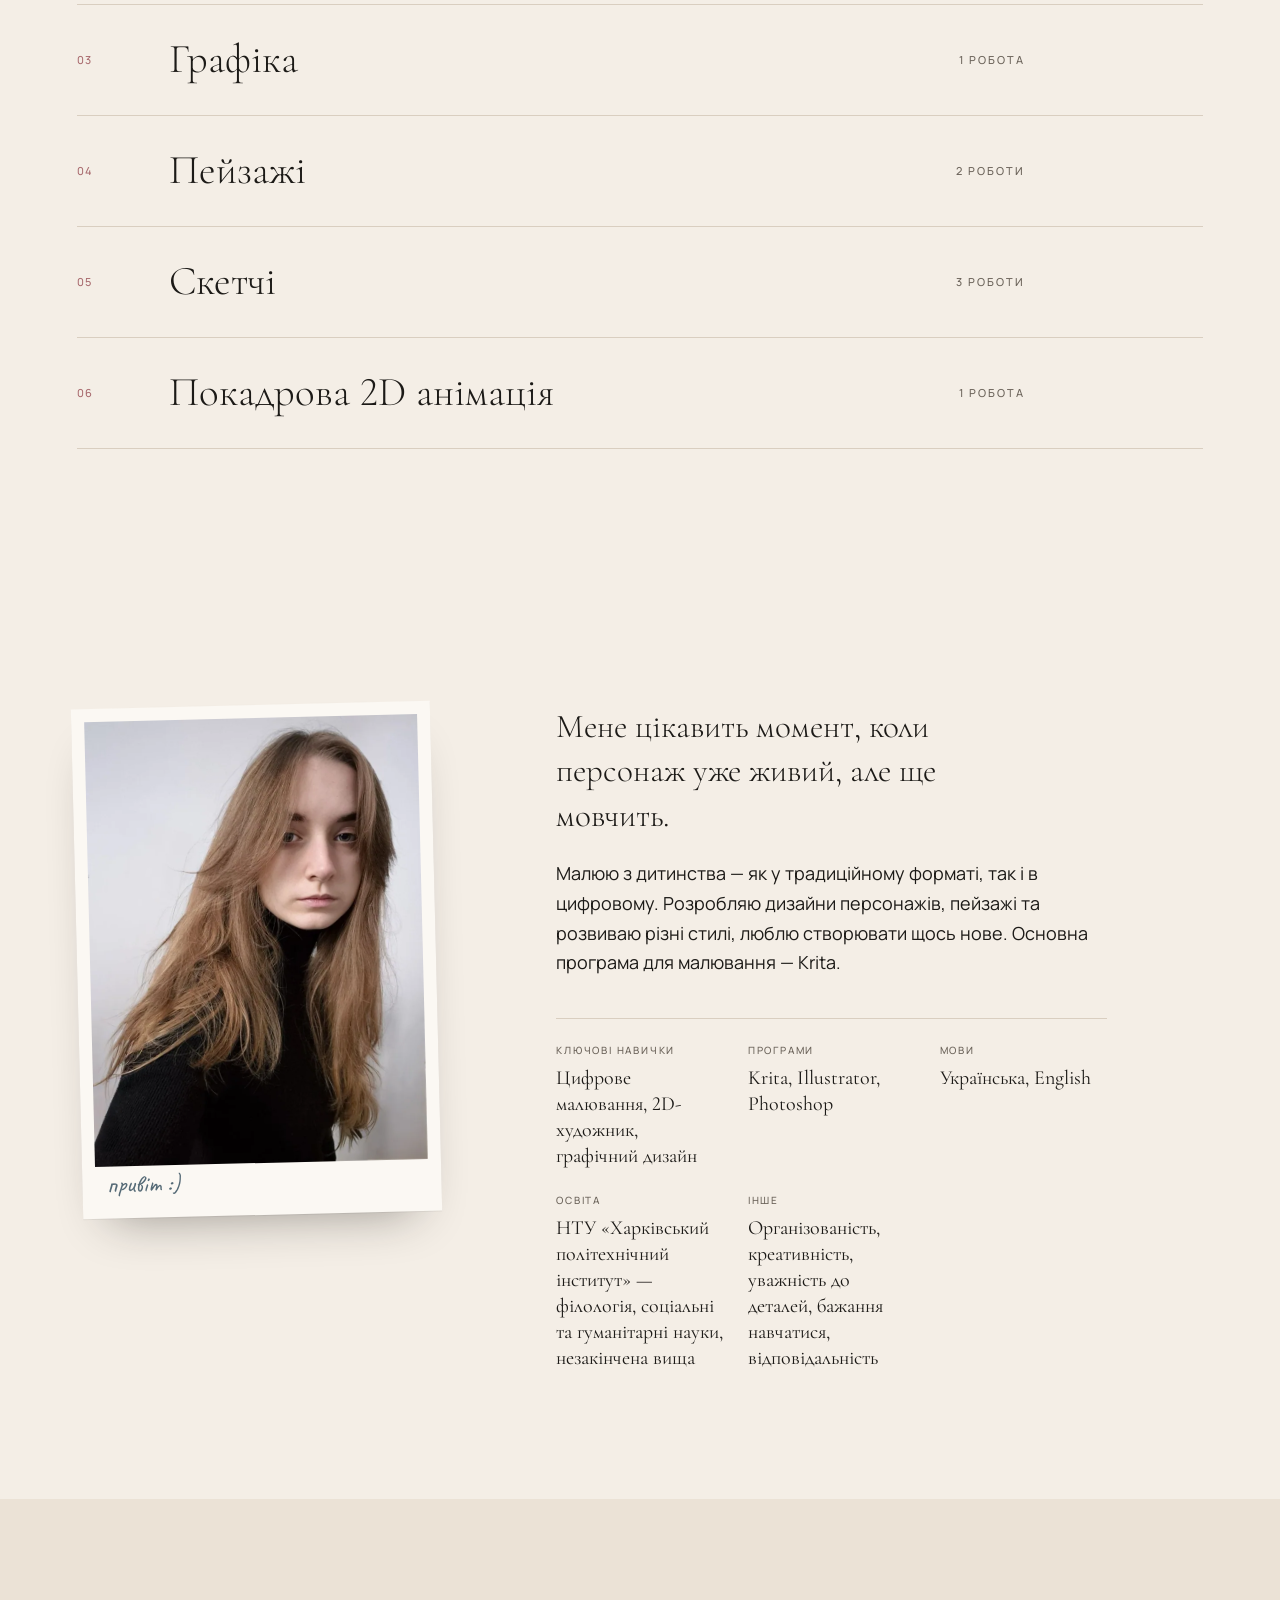
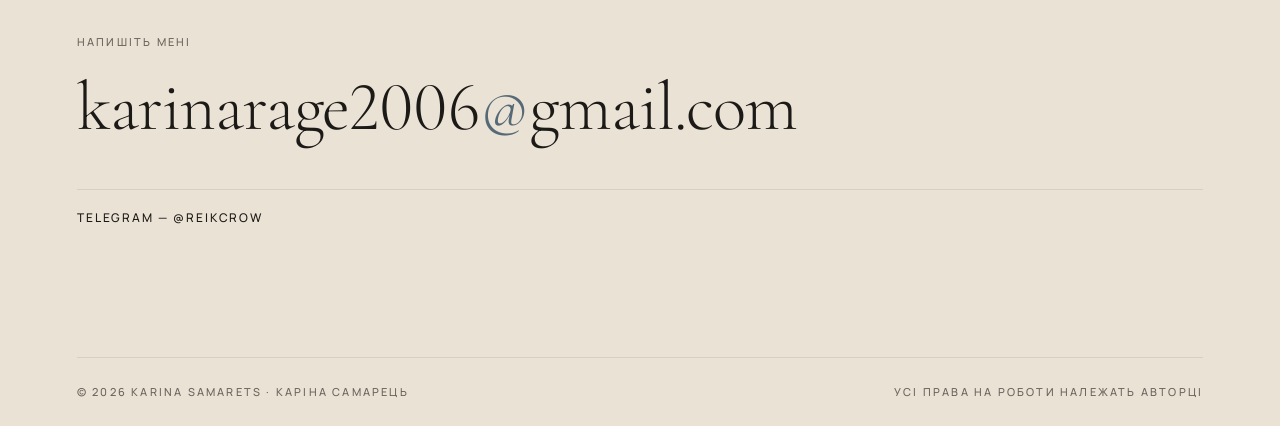
==== commit 78a146a4: "add new works" ====
--- a/index.html
+++ b/index.html
@@ -42,7 +42,7 @@
       <div class="hero-type">
         <div class="eyebrow">
           <span class="line"></span>
-          <span class="micro" data-i18n="hero.eyebrow">Ілюстраторка · Україна · з 2019</span>
+          <span class="micro" data-i18n="hero.eyebrow">Ілюстраторка · Україна</span>
         </div>
         <h1 data-i18n="hero.title">Малюю<br><em>історії,</em><br><span class="out">яких не було</span></h1>
         <div class="note-inline">
@@ -64,8 +64,8 @@
     <div class="hero-foot">
       <p data-i18n="hero.lead">Цифровий живопис, графіка та покадрова анімація.</p>
       <div class="meta">
-        <span class="micro" data-i18n="hero.count">18 робіт · 6 категорій</span>
-        <span class="micro" data-i18n="hero.tools">Procreate · Photoshop · олівець</span>
+        <span class="micro" data-count></span>
+        <span class="micro" data-i18n="hero.tools">Krita · Illustrator · Photoshop</span>
         <span class="hand" style="color:var(--clay)" data-i18n="hero.open">відкрита до співпраці</span>
       </div>
     </div>
--- a/assets/css/site.css
+++ b/assets/css/site.css
@@ -103,7 +103,10 @@
 .w-cat{font:500 10px/1 var(--ui);letter-spacing:.18em;text-transform:uppercase;color:var(--ink-soft);
   white-space:nowrap;padding-top:6px}
 
-/* «зламана» сітка головної: різна ширина + вертикальні зсуви */
+/* «зламана» сітка головної: різна ширина + вертикальні зсуви.
+   Перший рядок — запас на випадок, якщо обраних стане більше пʼяти */
+.works--featured .w{grid-column:span 6}
+.works--featured .w .w-img{aspect-ratio:4/3}
 .works--featured .w:nth-child(1){grid-column:1/8}
 .works--featured .w:nth-child(1) .w-img{aspect-ratio:16/11}
 .works--featured .w:nth-child(2){grid-column:9/13;align-self:end;padding-bottom:6%}
